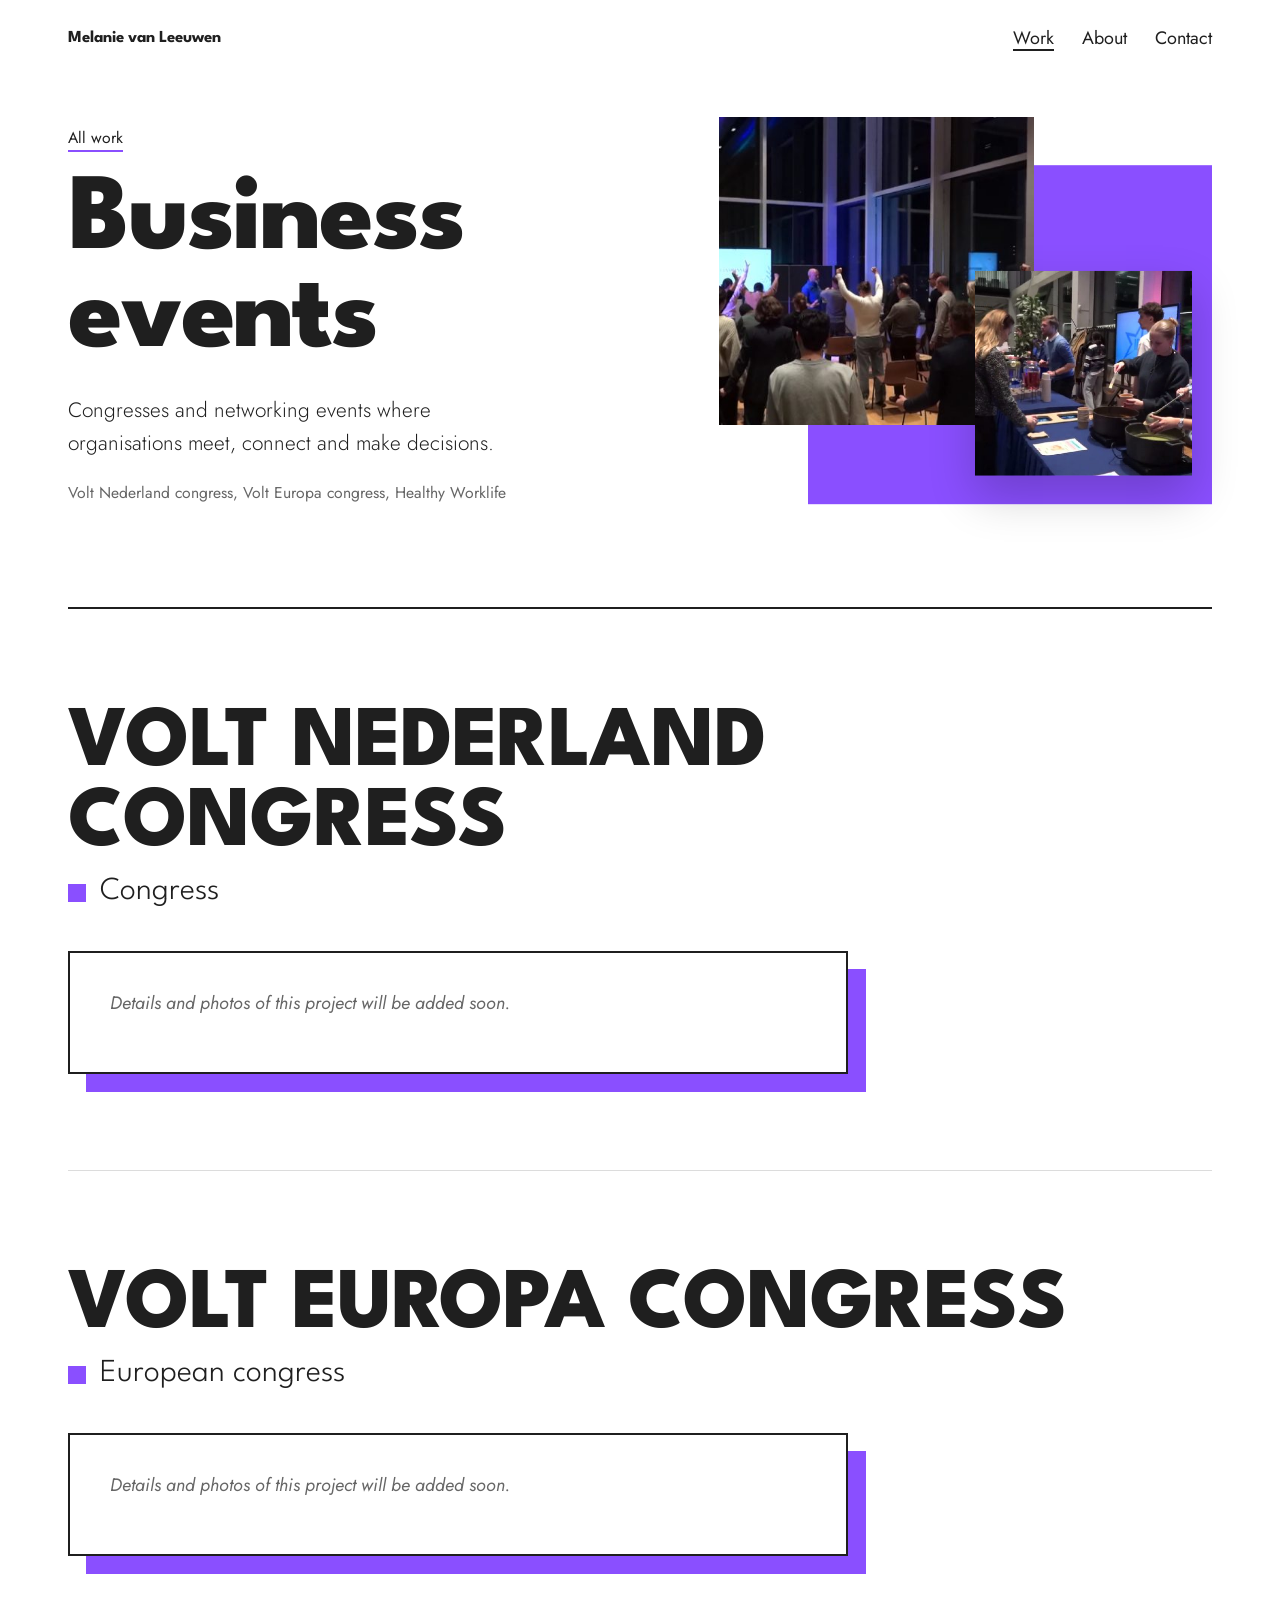
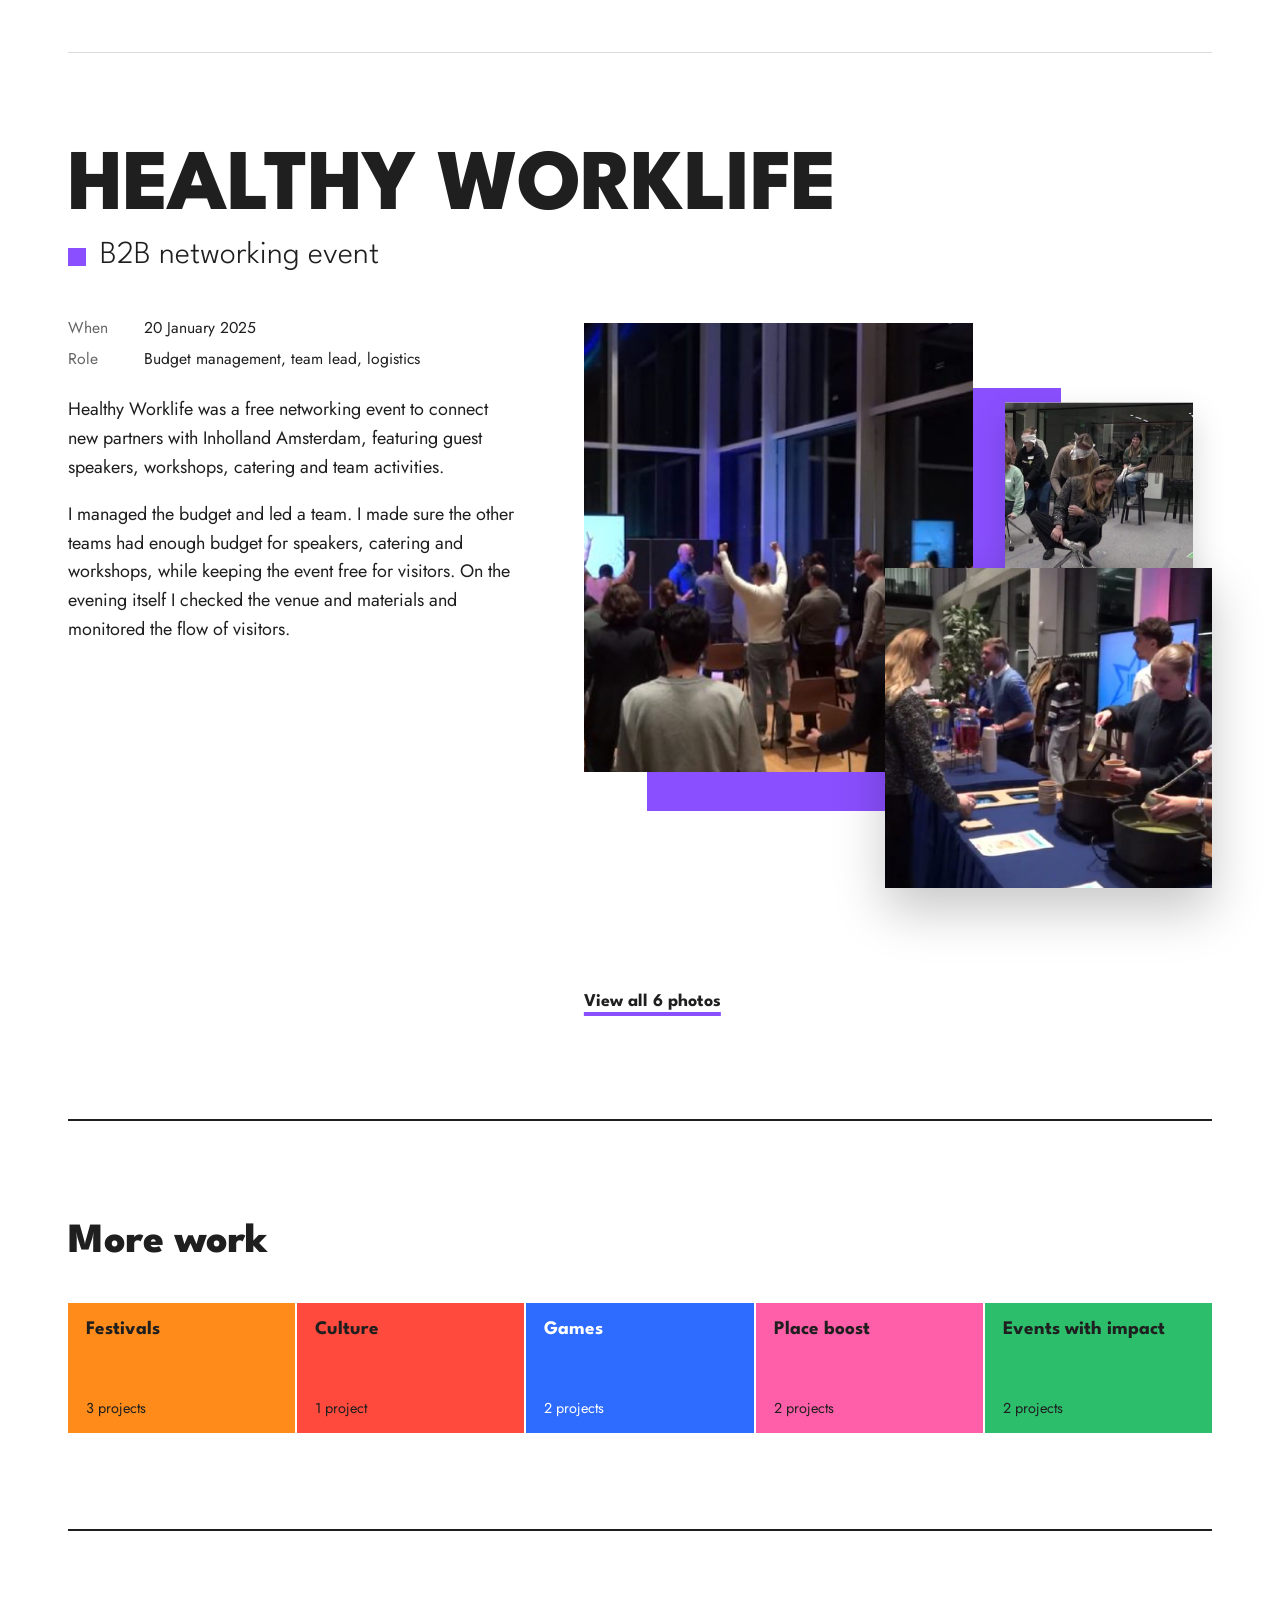
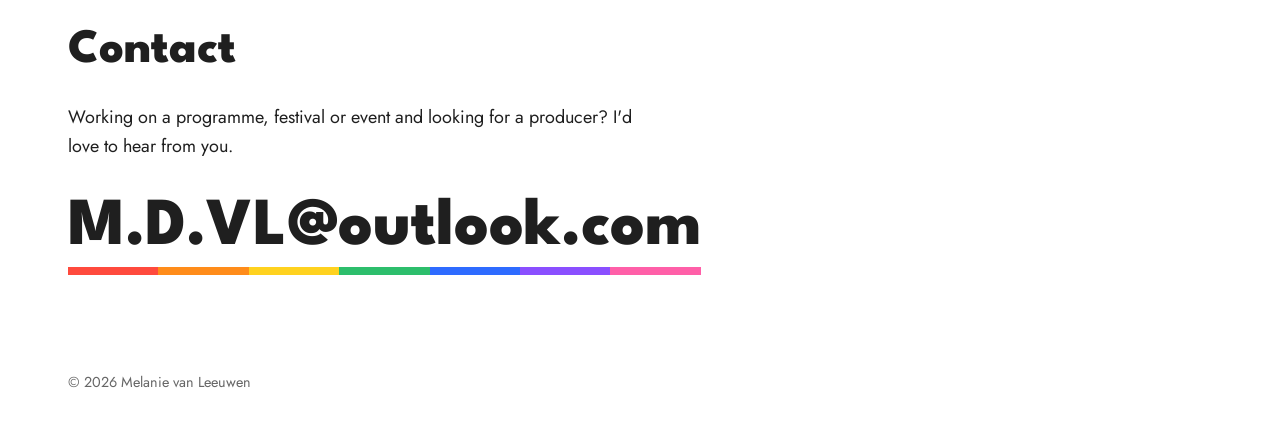
==== business.html @ 516b6dc7 "Add files via upload" ====
<!doctype html>
<html lang="en">
<head>
<meta charset="utf-8">
<meta name="viewport" content="width=device-width, initial-scale=1">
<title>Business events · Melanie van Leeuwen</title>
<meta name="description" content="Business events produced by Melanie van Leeuwen: Volt Nederland congress, Volt Europa congress, Healthy Worklife.">
<link rel="preconnect" href="https://fonts.googleapis.com">
<link rel="preconnect" href="https://fonts.gstatic.com" crossorigin>
<link href="https://fonts.googleapis.com/css2?family=League+Spartan:wght@300;400;700;800&family=Jost:wght@300;400;500&display=swap" rel="stylesheet">
<link rel="stylesheet" href="styles.css">
</head>
<body>
<div class="wrap">
  <nav class="nav" aria-label="Main">
    <a class="mark" href="index.html">Melanie van Leeuwen</a>
    <ul>
      <li><a href="index.html#work" aria-current="page">Work</a></li>
      <li><a href="index.html#about">About</a></li>
      <li><a href="#contact">Contact</a></li>
    </ul>
  </nav>

  <header class="page-head" style="--c:var(--purple)">
    <div>
      <a class="crumb" href="index.html#work">All work</a>
      <h1>Business events</h1>
      <p class="lead">Congresses and networking events where organisations meet, connect and make decisions.</p>
      <p class="count">Volt Nederland congress, Volt Europa congress, Healthy Worklife</p>
    </div>
    <div class="head-art" aria-hidden="true">
      <span class="block" data-speed="0.05"></span>
      <span class="ph a"><img src="images/healthy-5.jpg" alt=""></span>
      <span class="ph b" data-speed="0.09"><img src="images/healthy-2.jpg" alt=""></span>
    </div>
  </header>

  <main style="--c:var(--purple)">

    <!-- TODO Volt Nederland congress: date, location, number of attendees, your role, what you did, photos -->
    <article class="project" id="voltnl">
      <header>
        <h2>Volt Nederland congress</h2>
        <p class="sub">Congress</p>
      </header>
      <div class="note"><div class="inner">
          <div class="copy">
          <p class="soon">Details and photos of this project will be added soon.</p>
          </div>
      </div></div>
    </article>

    <!-- TODO Volt Europa congress: date, location, number of attendees, your role, what you did, photos -->
    <article class="project" id="volteu">
      <header>
        <h2>Volt Europa congress</h2>
        <p class="sub">European congress</p>
      </header>
      <div class="note"><div class="inner">
          <div class="copy">
          <p class="soon">Details and photos of this project will be added soon.</p>
          </div>
      </div></div>
    </article>

    <article class="project" id="healthy">
      <header>
        <h2>Healthy Worklife</h2>
        <p class="sub">B2B networking event</p>
      </header>
      <div class="body">
        <div class="copy">
          <dl class="facts"><div><dt>When</dt><dd>20 January 2025</dd></div><div><dt>Role</dt><dd>Budget management, team lead, logistics</dd></div></dl>
          <p>Healthy Worklife was a free networking event to connect new partners with Inholland Amsterdam, featuring guest speakers, workshops, catering and team activities.</p>
          <p>I managed the budget and led a team. I made sure the other teams had enough budget for speakers, catering and workshops, while keeping the event free for visitors. On the evening itself I checked the venue and materials and monitored the flow of visitors.</p>
        </div>
        <div>
          <div class="stage v-a" data-gallery>
            <span class="block" data-speed="0.04"></span>
            <button class="p1"><img src="images/healthy-5.jpg" alt="Audience cheering during the plenary programme" loading="lazy"></button>
            <button class="p2" data-speed="0.08"><img src="images/healthy-2.jpg" alt="Catering stand serving soup" loading="lazy"></button>
            <button class="p3" data-speed="-0.05"><img src="images/healthy-6.jpg" alt="Office chair race game" loading="lazy"></button>
            <button class="more"><img src="images/healthy-4.jpg" alt="Guests networking at tables" loading="lazy"></button>
            <button class="more"><img src="images/healthy-1.jpg" alt="Balloon decorations at the entrance" loading="lazy"></button>
            <button class="more"><img src="images/healthy-3.jpg" alt="Guests playing a throwing game" loading="lazy"></button>
          </div>
          <button class="all" type="button">View all photos</button>
        </div>
      </div>
    </article>
  </main>

  <section class="more-work">
    <h2>More work</h2>
    <ul class="minis">
      <li style="--c:var(--orange)"><a href="festivals.html">Festivals <span>3 projects</span></a></li>
      <li style="--c:var(--red)"><a href="culture.html">Culture <span>1 project</span></a></li>
      <li style="--c:var(--blue)" class="on-dark"><a href="games.html">Games <span>2 projects</span></a></li>
      <li style="--c:var(--pink)"><a href="place-boost.html">Place boost <span>2 projects</span></a></li>
      <li style="--c:var(--green)"><a href="impact.html">Events with impact <span>2 projects</span></a></li>
    </ul>
  </section>

  <section class="contact" id="contact">
    <h2 class="section">Contact</h2>
    <p>Working on a programme, festival or event and looking for a producer? I'd love to hear from you.</p>
    <a class="mail" href="mailto:M.D.VL@outlook.com">M.D.VL@outlook.com</a>
  </section>

  <footer>© 2026 Melanie van Leeuwen</footer>
</div>

<dialog id="lightbox" aria-label="Photo viewer">
  <div class="lb">
    <img alt="">
    <button class="close" type="button">Close</button>
    <button class="prev" type="button" aria-label="Previous photo">‹</button>
    <button class="next" type="button" aria-label="Next photo">›</button>
    <p class="count"></p>
  </div>
</dialog>
<script src="main.js"></script>
</body>
</html>
---- styles.css ----
:root{
  --paper:#ffffff;
  --ink:#1f1f1f;
  --muted:#666666;
  --rule:#dcdcdc;
  --red:#ff4a3d;
  --orange:#ff8c1a;
  --yellow:#ffd21f;
  --green:#2dbe6c;
  --blue:#2e6bff;
  --purple:#8a4fff;
  --pink:#ff5fa8;
  --cyan:#19c3e6;
  --display:"League Spartan", "Helvetica Neue", Arial, sans-serif;
  --text:"Jost", "Helvetica Neue", Arial, sans-serif;
  --gutter:clamp(16px, 4vw, 48px);
  --max:1240px;
}
*{box-sizing:border-box}
html{scroll-behavior:smooth}
@media (prefers-reduced-motion: reduce){html{scroll-behavior:auto}}
body{margin:0;background:var(--paper);color:var(--ink);font-family:var(--text);font-size:18px;line-height:1.6;-webkit-font-smoothing:antialiased;overflow-x:hidden}
img{display:block;max-width:100%}
h1,h2,h3,h4{overflow-wrap:break-word}
a{color:inherit}
:focus-visible{outline:3px solid var(--blue);outline-offset:3px}
.wrap{max-width:var(--max);margin:0 auto;padding:0 var(--gutter)}

/* nav */
.nav{display:flex;justify-content:space-between;align-items:center;padding:24px 0}
.nav .mark{font-family:var(--display);font-weight:700;font-size:1.05rem;text-decoration:none}
.nav ul{list-style:none;display:flex;gap:28px;margin:0;padding:0}
.nav ul a{text-decoration:none}
.nav ul a:hover,.nav ul a[aria-current]{text-decoration:underline;text-decoration-thickness:2px;text-underline-offset:5px}

/* buttons */
.actions{display:flex;flex-wrap:wrap;gap:14px}
.btn{display:inline-block;font-family:var(--display);font-weight:700;font-size:1rem;padding:14px 22px 11px;border:2px solid var(--ink);text-decoration:none;background:var(--paper);transition:background-color .15s}
.btn.solid{background:var(--ink);color:var(--paper)}
.btn:hover{background:var(--yellow);color:var(--ink)}

/* home hero */
.hero{display:grid;grid-template-columns:1.15fr .85fr;gap:var(--gutter);align-items:center;padding:48px 0 120px}
.hero h1{font-family:var(--display);font-weight:800;font-size:clamp(3.2rem,9vw,7.6rem);line-height:.88;letter-spacing:-.02em;margin:0 0 32px}
.hero h1 span{display:block;font-weight:300}
.hero .lead{font-size:clamp(1.15rem,1.8vw,1.35rem);font-weight:300;max-width:34ch;margin:0 0 32px}
.portrait{position:relative;aspect-ratio:4/5;margin:0 9% 9% 0}
.portrait .plane{position:absolute;inset:0}
.portrait .p-pink{background:var(--pink);transform:translate(9%,7%)}
.portrait .p-yellow{background:var(--yellow);transform:translate(-7%,-5%);inset:0 35% 40% 0}
.portrait .p-blue{background:var(--blue);inset:62% 0 -9% 55%;transform:translate(16%,0)}
.portrait img{position:relative;width:100%;height:100%;object-fit:cover;filter:grayscale(1)}

/* about */
.about{display:grid;grid-template-columns:.8fr 1.2fr;gap:var(--gutter);padding:96px 0;border-top:2px solid var(--ink)}
.about .crowd{position:relative;align-self:start}
.about .crowd::before{content:"";position:absolute;inset:12% -8% -8% 12%;background:var(--green)}
.about .crowd img{position:relative;width:100%;aspect-ratio:4/5;object-fit:cover;object-position:50% 30%;filter:grayscale(1)}
h2.section{font-family:var(--display);font-weight:800;font-size:clamp(2rem,4vw,3rem);line-height:1;margin:0 0 28px}
.about p{max-width:60ch;margin:0 0 20px}
.skills{list-style:none;padding:0;margin:36px 0 0;display:grid;grid-template-columns:repeat(2,minmax(0,1fr));gap:0 32px;max-width:60ch}
.skills li{padding:12px 0;border-top:1px solid var(--rule);font-weight:500}

/* home: category tiles */
.work{padding:96px 0 120px;border-top:2px solid var(--ink)}
.work > p{max-width:56ch;margin:-12px 0 56px;color:var(--muted)}
.cats{list-style:none;margin:0;padding:0;display:grid;grid-template-columns:repeat(6,minmax(0,1fr));gap:56px 40px}
.cats li{grid-column:span 2}
.cat{position:relative;display:block;text-decoration:none;color:var(--ink);padding:72px 0 0 0}
.cat .tile{position:relative;display:flex;flex-direction:column;justify-content:flex-end;min-height:340px;padding:24px 26px;background:var(--c);margin:0}
.cat .photo{position:absolute;top:0;right:22px;width:46%;aspect-ratio:4/3;z-index:2;box-shadow:0 20px 44px rgba(0,0,0,.22);overflow:hidden}
.cat .photo img{width:100%;height:100%;object-fit:cover}
.cat h3{font-family:var(--display);font-weight:800;font-size:clamp(1.7rem,2.8vw,2.5rem);line-height:.95;margin:0 0 12px;overflow-wrap:normal}
.cat ul{list-style:none;margin:0;padding:0;font-size:.95rem;line-height:1.45}
.cat .go{display:inline-block;align-self:flex-start;margin-top:16px;font-family:var(--display);font-weight:700;border-bottom:2px solid currentColor}
.cat.on-dark .tile{color:#fff}
.cat{transition:transform .25s ease}
.cat:hover,.cat:focus-visible{transform:scale(1.04);z-index:3}
.cat .go{transition:transform .2s ease;transform-origin:left center}
.cat .go:hover{transform:scale(1.18)}

/* category page header */
.page-head{display:grid;grid-template-columns:1.1fr .9fr;gap:var(--gutter);align-items:center;padding:40px 0 96px;border-bottom:2px solid var(--ink)}
.crumb{display:inline-block;margin-bottom:22px;font-size:.98rem;text-decoration:none;border-bottom:2px solid var(--c)}
.page-head h1{font-family:var(--display);font-weight:800;font-size:clamp(3rem,8.5vw,7rem);line-height:.9;letter-spacing:-.02em;margin:0 0 24px}
.page-head .lead{font-size:clamp(1.1rem,1.7vw,1.3rem);font-weight:300;max-width:38ch;margin:0}
.page-head .count{margin:20px 0 0;color:var(--muted);font-size:.98rem}
.head-art{position:relative;aspect-ratio:5/4}
.head-art .block{position:absolute;inset:14% 0 0 18%;background:var(--c)}
.head-art .ph{position:absolute;overflow:hidden;box-shadow:0 20px 44px rgba(0,0,0,.2)}
.head-art .ph img{width:100%;height:100%;object-fit:cover}
.head-art .a{left:0;top:0;width:64%;height:78%;box-shadow:none}
.head-art .b{right:4%;bottom:6%;width:44%;height:52%}

/* projects */
.project{padding:96px 0;border-bottom:1px solid var(--rule)}
.project:last-of-type{border-bottom:0}
.project header{margin-bottom:40px}
.project h2{font-family:var(--display);font-weight:800;text-transform:uppercase;font-size:clamp(2.3rem,7vw,5.4rem);line-height:.92;letter-spacing:-.01em;margin:0}
.project .sub{font-family:var(--display);font-weight:300;font-size:clamp(1.3rem,2.6vw,2rem);line-height:1.15;margin:10px 0 0;display:flex;align-items:center;gap:14px}
.project .sub::before{content:"";flex:none;width:18px;height:18px;background:var(--c)}
.project .body{display:grid;grid-template-columns:minmax(0,5fr) minmax(0,7fr);gap:calc(var(--gutter) * 1.4);align-items:start}
.facts{margin:0 0 24px;padding:0;display:grid;gap:6px}
.facts div{display:flex;gap:10px;font-size:.98rem}
.facts dt{color:var(--muted);min-width:4.2em}
.facts dd{margin:0}
.copy p{margin:0 0 18px;max-width:60ch}
.copy .soon{color:var(--muted);font-style:italic}

/* layered collage */
.stage{position:relative;aspect-ratio:1/1.02;margin:8px 0 0}
.stage .block{position:absolute;background:var(--c)}
.stage button{all:unset;position:absolute;cursor:zoom-in;overflow:hidden;background:#eee}
.stage button:focus-visible{outline:3px solid var(--ink);outline-offset:3px}
.stage img{width:100%;height:100%;object-fit:cover;transition:transform .4s ease}
.stage button:hover img{transform:scale(1.03)}
.stage .more{display:none}
.stage .p1{z-index:1}
.stage .p2{z-index:3;box-shadow:0 22px 48px rgba(0,0,0,.22)}
.stage .p3{z-index:2;box-shadow:0 14px 32px rgba(0,0,0,.16)}
.v-a .block{left:10%;top:16%;width:66%;height:66%}
.v-a .p1{left:0;top:0;width:62%;height:70%}
.v-a .p2{right:0;bottom:0;width:52%;height:50%}
.v-a .p3{right:3%;top:5%;width:30%;height:33%}
.v-b .block{right:10%;top:16%;width:66%;height:66%}
.v-b .p1{right:0;top:0;width:62%;height:70%}
.v-b .p2{left:0;bottom:0;width:52%;height:50%}
.v-b .p3{left:3%;top:5%;width:30%;height:33%}
.all{margin-top:18px;background:none;border:0;padding:6px 0;font:inherit;font-family:var(--display);font-weight:700;cursor:pointer;color:var(--ink);text-decoration:underline;text-decoration-color:var(--c);text-decoration-thickness:4px;text-underline-offset:6px;transition:transform .2s ease;transform-origin:left center}
.all:hover{transform:scale(1.12)}

/* text-only project */
.note{position:relative;max-width:780px}
.note::before{content:"";position:absolute;inset:18px -18px -18px 18px;background:var(--c)}
.note .inner{position:relative;background:var(--paper);border:2px solid var(--ink);padding:36px 40px}

/* more work strip on category pages */
.more-work{padding:88px 0 96px;border-top:2px solid var(--ink)}
.more-work h2{font-family:var(--display);font-weight:800;font-size:clamp(1.8rem,3.4vw,2.6rem);margin:0 0 28px}
.minis{list-style:none;margin:0;padding:0;display:grid;grid-template-columns:repeat(5,minmax(0,1fr));gap:2px}
.minis li{display:flex}
.minis a{flex:1;display:flex;flex-direction:column;justify-content:space-between;gap:28px;min-height:130px;padding:16px 18px;background:var(--c);color:var(--ink);text-decoration:none;font-family:var(--display);font-weight:700;font-size:1.2rem;line-height:1.1;transition:transform .15s}
.minis a span{font-family:var(--text);font-weight:400;font-size:.9rem}
.minis a{position:relative}
.minis a:hover,.minis a:focus-visible{transform:scale(1.06);z-index:2}
.minis .on-dark a{color:#fff}

/* contact */
.contact{border-top:2px solid var(--ink);padding:96px 0 64px}
.contact p{max-width:52ch;margin:0 0 32px}
.contact a.mail{font-family:var(--display);font-weight:800;font-size:clamp(1.7rem,5.5vw,4.2rem);line-height:1.05;text-decoration:none;word-break:break-word;display:inline-block;padding-bottom:12px;
  background:linear-gradient(90deg,var(--red) 0 14.28%,var(--orange) 0 28.56%,var(--yellow) 0 42.84%,var(--green) 0 57.12%,var(--blue) 0 71.4%,var(--purple) 0 85.68%,var(--pink) 0) left bottom/100% 8px no-repeat}
footer{padding:32px 0 48px;color:var(--muted);font-size:.9rem}

/* lightbox */
dialog{border:0;padding:0;background:transparent;max-width:none;max-height:none;width:100vw;height:100vh;margin:0}
dialog::backdrop{background:rgba(255,255,255,.96)}
.lb{width:100%;height:100%;display:flex;align-items:center;justify-content:center;padding:64px 72px}
.lb img{max-width:100%;max-height:100%;object-fit:contain;box-shadow:0 24px 60px rgba(0,0,0,.2)}
.lb button{position:absolute;background:none;border:0;color:var(--ink);font-family:var(--display);font-weight:700;font-size:1rem;cursor:pointer;padding:14px 18px}
.lb .close{top:8px;right:8px}
.lb .prev{left:4px;top:50%;transform:translateY(-50%);font-size:2.4rem}
.lb .next{right:4px;top:50%;transform:translateY(-50%);font-size:2.4rem}
.lb .count{position:absolute;bottom:14px;left:0;right:0;text-align:center;color:var(--muted);font-size:.9rem}

@media (max-width:960px){
  .cats{grid-template-columns:1fr 1fr;gap:56px 28px}
  .cats li{grid-column:span 1}
  .minis{grid-template-columns:repeat(2,minmax(0,1fr))}
}
@media (max-width:860px){
  .nav ul{gap:18px}
  .hero{grid-template-columns:1fr;padding:24px 0 96px}
  .portrait{max-width:400px;width:82%;margin:40px auto 9% 4%}
  .about{grid-template-columns:1fr;padding:72px 0}
  .about .crowd{display:none}
  .page-head{grid-template-columns:1fr;padding:24px 0 72px}
  .head-art{max-width:520px}
  .project{padding:72px 0}
  .project .body{grid-template-columns:1fr}
  .skills{grid-template-columns:1fr}
  .note{margin-right:14px}
  .note::before{inset:14px -14px -14px 14px}
  .note .inner{padding:28px 24px}
  .lb{padding:56px 8px}
}
@media (max-width:640px){
  .cats{grid-template-columns:1fr}
  .cat{padding-top:56px}
  .cat .tile{min-height:230px}
  .cat .photo{width:42%;right:16px}
}
@media (max-width:420px){
  .nav .mark{font-size:.95rem}
  .nav ul{gap:14px}
  .minis a{min-height:100px;font-size:1.05rem}
}
@media (prefers-reduced-motion: reduce){
  .stage img,.minis a,.btn,.cat,.cat .go,.all{transition:none}
  .cat:hover,.cat:focus-visible,.minis a:hover,.cat .go:hover,.all:hover{transform:none}
}

/* categories without photos yet: colour planes instead */
.cat .photo.planes{background:var(--yellow);box-shadow:none}
.cat .photo.planes span{position:absolute;inset:38% -14% -20% 30%;background:var(--pink)}
.head-art.planes .block{inset:12% 6% 4% 14%}
.head-art.planes .pl{position:absolute}
.head-art.planes .y{left:0;top:0;width:46%;height:52%;background:var(--yellow)}
.head-art.planes .k{right:0;bottom:0;width:34%;height:40%;background:var(--pink)}
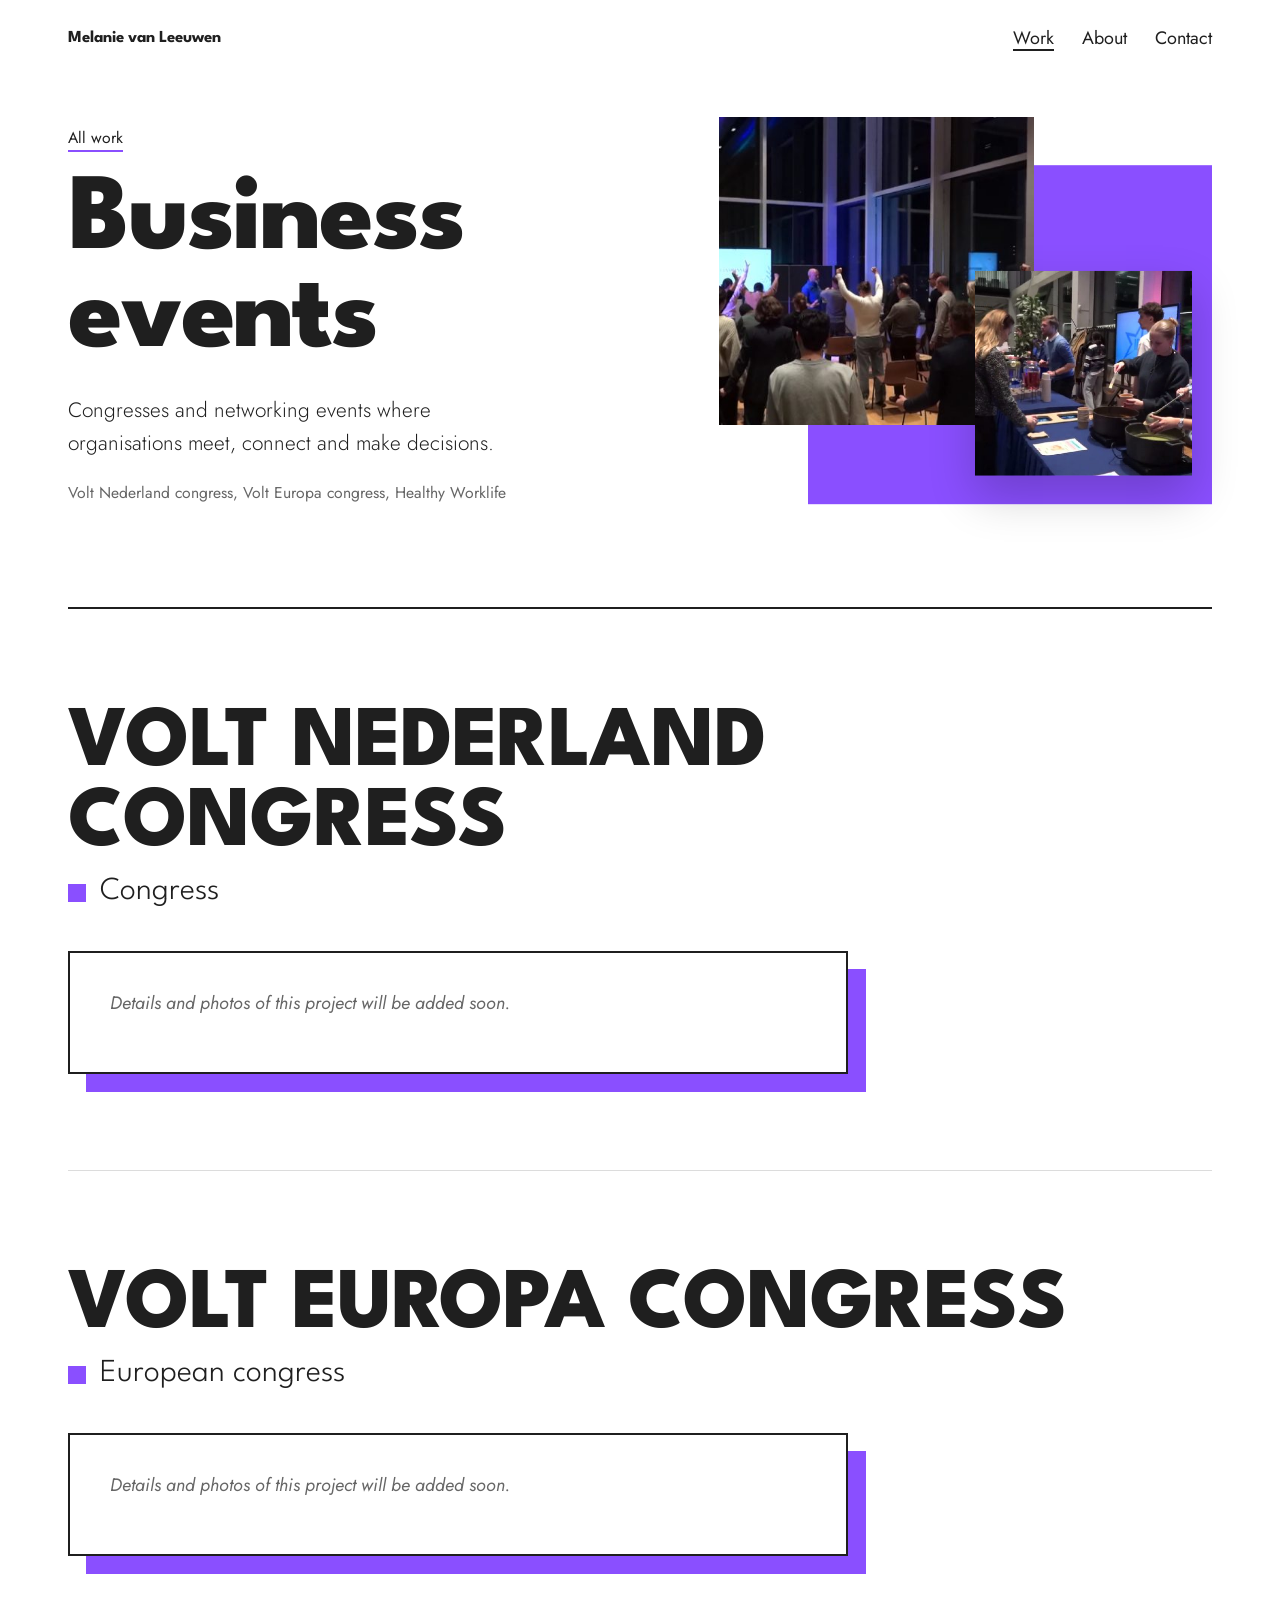
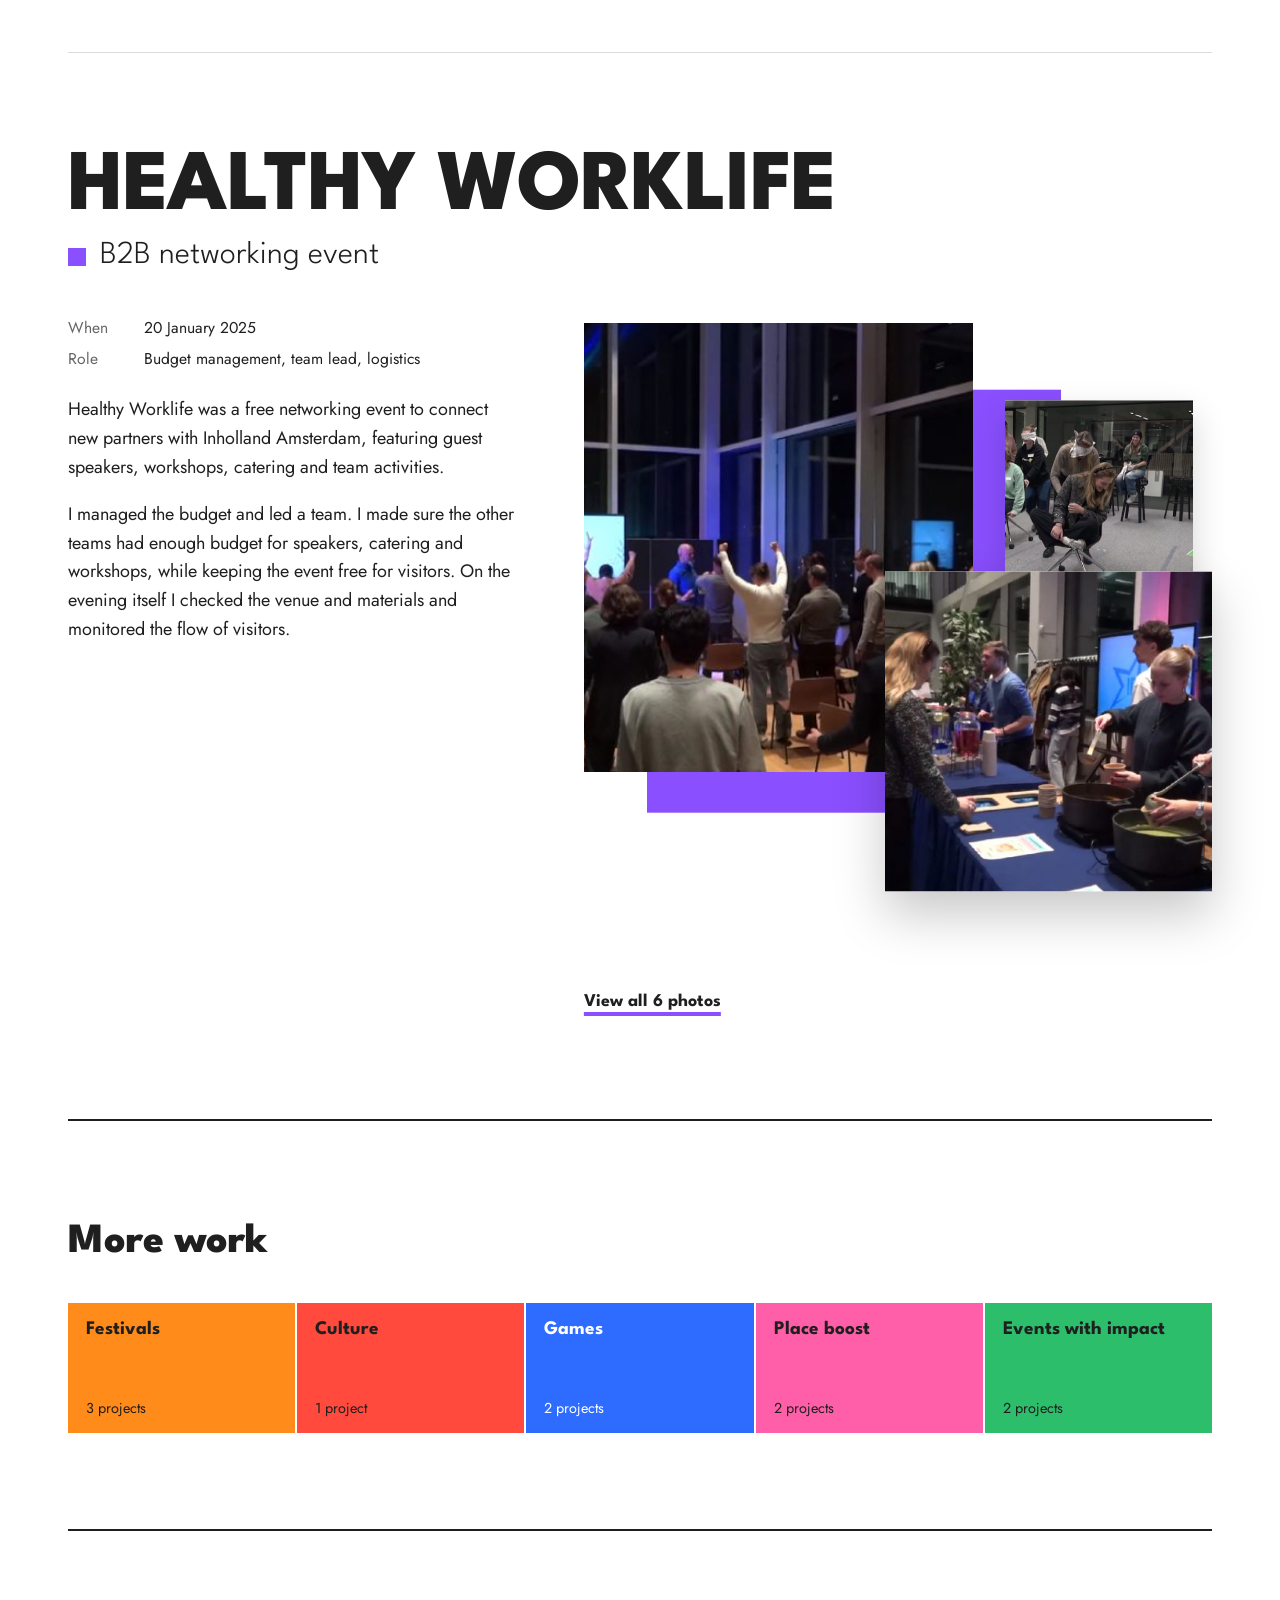
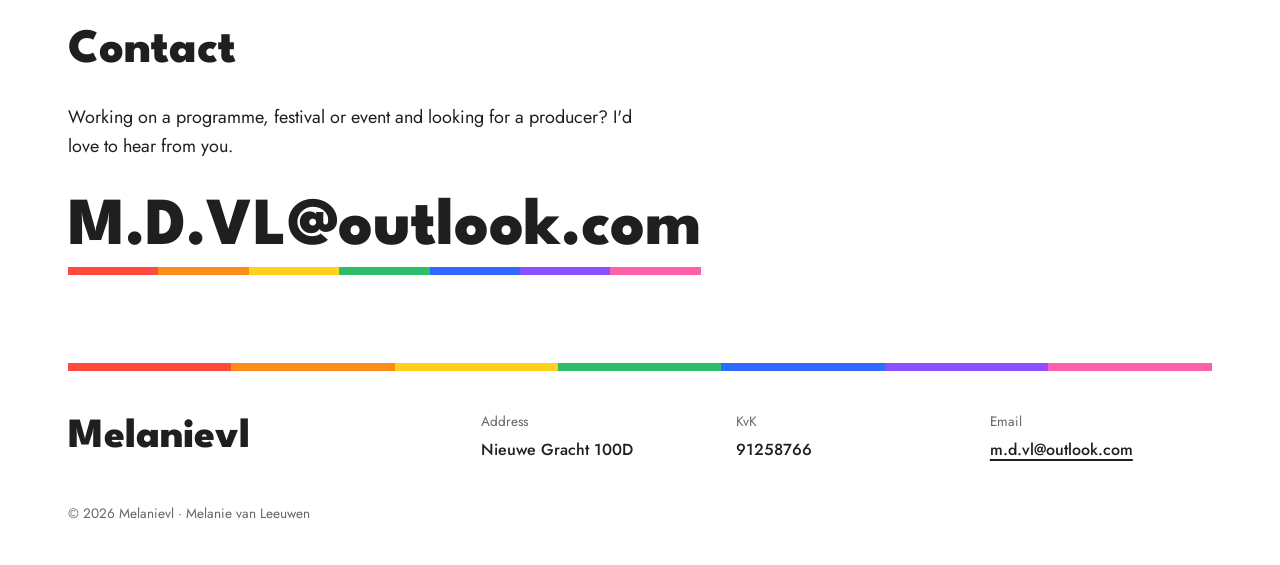
==== commit 8fe6748d: "Add files via upload" ====
--- a/business.html
+++ b/business.html
@@ -107,7 +107,15 @@
     <a class="mail" href="mailto:M.D.VL@outlook.com">M.D.VL@outlook.com</a>
   </section>
 
-  <footer>© 2026 Melanie van Leeuwen</footer>
+  <footer class="site-foot">
+    <p class="biz">Melanievl</p>
+    <dl class="biz-info">
+      <div><dt>Address</dt><dd>Nieuwe Gracht 100D</dd></div>
+      <div><dt>KvK</dt><dd>91258766</dd></div>
+      <div><dt>Email</dt><dd><a href="mailto:m.d.vl@outlook.com">m.d.vl@outlook.com</a></dd></div>
+    </dl>
+    <p class="legal">© 2026 Melanievl · Melanie van Leeuwen</p>
+  </footer>
 </div>
 
 <dialog id="lightbox" aria-label="Photo viewer">
--- a/styles.css
+++ b/styles.css
@@ -112,8 +112,11 @@
 .stage .block{position:absolute;background:var(--c)}
 .stage button{all:unset;position:absolute;cursor:zoom-in;overflow:hidden;background:#eee}
 .stage button:focus-visible{outline:3px solid var(--ink);outline-offset:3px}
-.stage img{width:100%;height:100%;object-fit:cover;transition:transform .4s ease}
-.stage button:hover img{transform:scale(1.03)}
+.stage img{width:100%;height:100%;object-fit:cover}
+.stage button{transition:scale .25s ease,box-shadow .25s ease}
+.stage button:hover,.stage button:focus-visible{scale:1.1;z-index:6;box-shadow:0 28px 60px rgba(0,0,0,.28)}
+.head-art .ph{transition:scale .25s ease}
+.head-art:hover .ph.b{scale:1.06}
 .stage .more{display:none}
 .stage .p1{z-index:1}
 .stage .p2{z-index:3;box-shadow:0 22px 48px rgba(0,0,0,.22)}
@@ -196,8 +199,9 @@
   .minis a{min-height:100px;font-size:1.05rem}
 }
 @media (prefers-reduced-motion: reduce){
-  .stage img,.minis a,.btn,.cat,.cat .go,.all{transition:none}
+  .stage button,.minis a,.btn,.cat,.cat .go,.all{transition:none}
   .cat:hover,.cat:focus-visible,.minis a:hover,.cat .go:hover,.all:hover{transform:none}
+  .stage button:hover{scale:1}
 }
 
 /* categories without photos yet: colour planes instead */
@@ -207,3 +211,19 @@
 .head-art.planes .pl{position:absolute}
 .head-art.planes .y{left:0;top:0;width:46%;height:52%;background:var(--yellow)}
 .head-art.planes .k{right:0;bottom:0;width:34%;height:40%;background:var(--pink)}
+
+/* business footer */
+.site-foot{color:var(--ink);font-size:1rem;position:relative;display:grid;grid-template-columns:1fr 2fr;gap:24px var(--gutter);align-items:start;margin-top:24px;padding:48px 0 40px;border-top:0}
+.site-foot::before{content:"";position:absolute;left:0;right:0;top:0;height:8px;
+  background:linear-gradient(90deg,var(--red) 0 14.28%,var(--orange) 0 28.56%,var(--yellow) 0 42.84%,var(--green) 0 57.12%,var(--blue) 0 71.4%,var(--purple) 0 85.68%,var(--pink) 0)}
+.site-foot .biz{font-family:var(--display);font-weight:800;font-size:clamp(1.8rem,3.4vw,2.6rem);line-height:1;margin:6px 0 0}
+.biz-info{margin:0;display:grid;grid-template-columns:repeat(3,minmax(0,1fr));gap:20px 32px}
+.biz-info dt{font-size:.85rem;color:var(--muted);margin-bottom:4px}
+.biz-info dd{margin:0;font-weight:500;overflow-wrap:anywhere}
+.biz-info a{text-decoration:underline;text-decoration-thickness:2px;text-underline-offset:4px}
+.biz-info a:hover{text-decoration-color:var(--pink)}
+.site-foot .legal{grid-column:1 / -1;margin:16px 0 0;color:var(--muted);font-size:.85rem}
+@media (max-width:760px){
+  .site-foot{grid-template-columns:1fr}
+  .biz-info{grid-template-columns:1fr}
+}
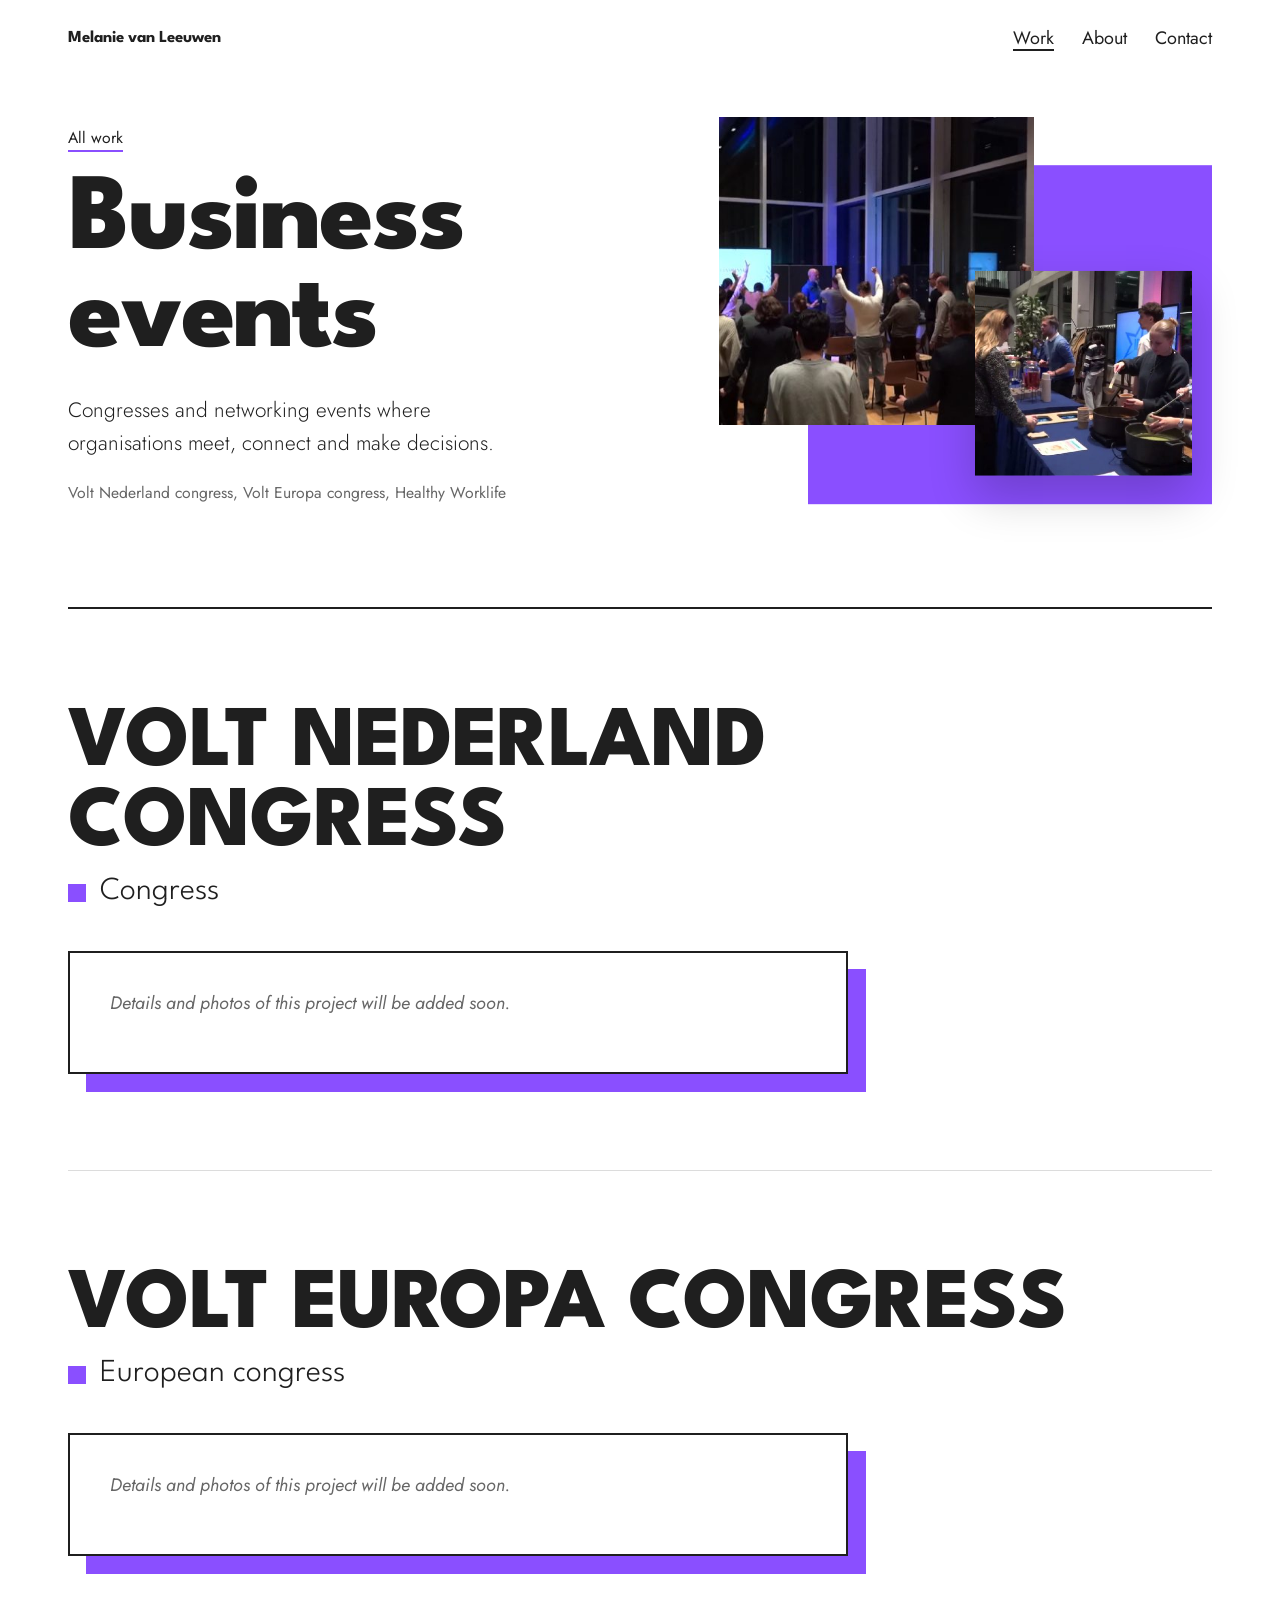
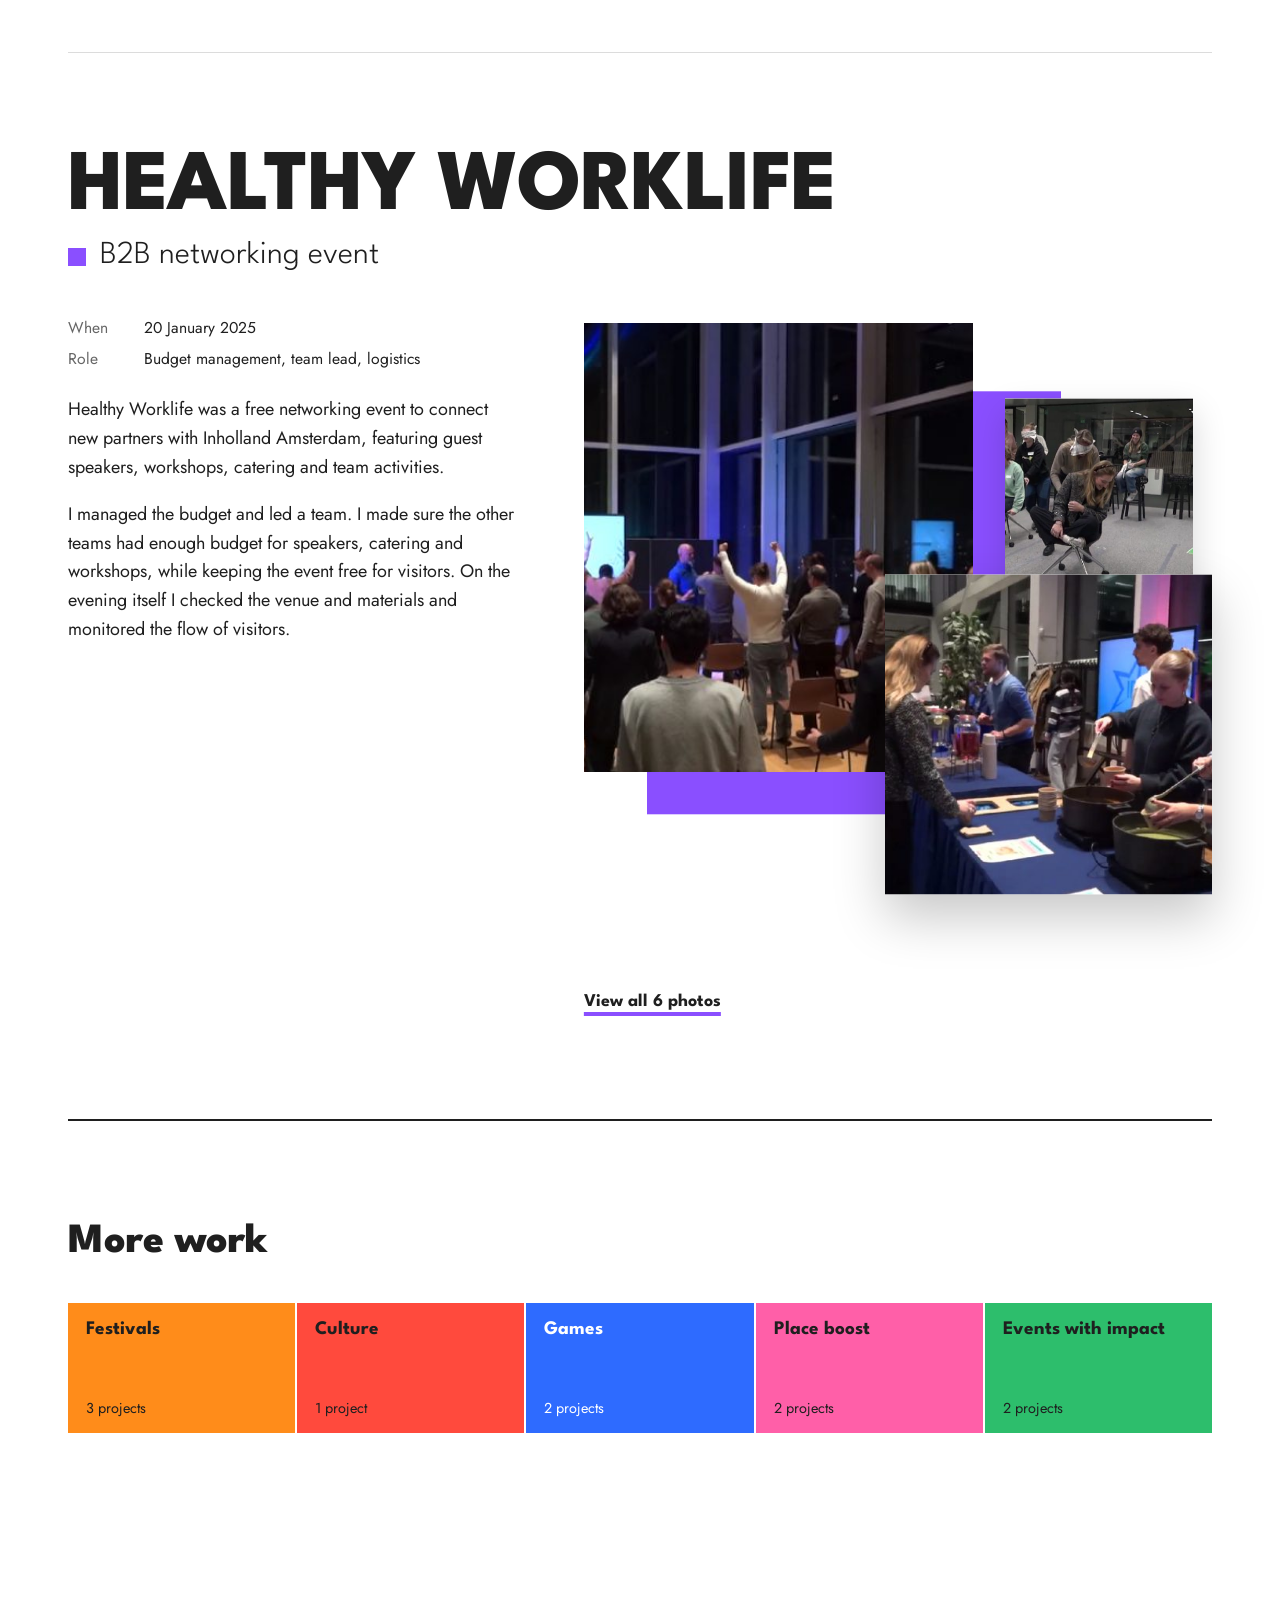
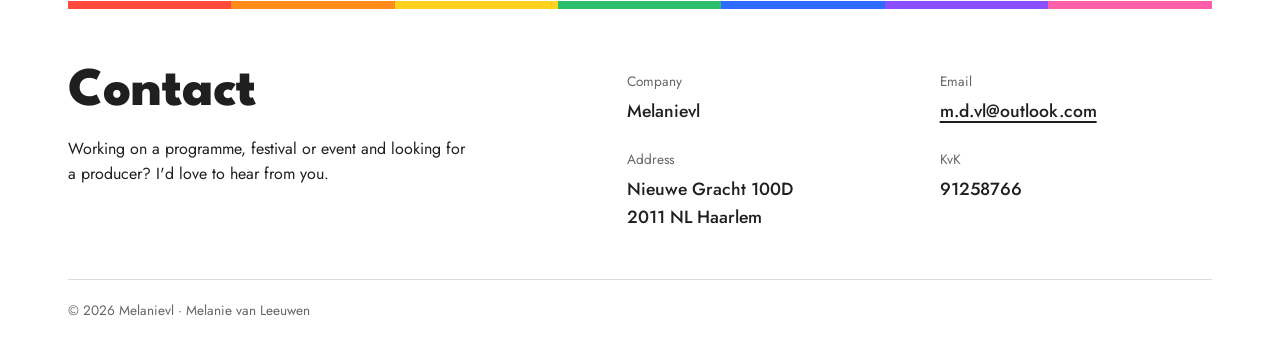
==== commit 74b0756b: "Add files via upload" ====
--- a/business.html
+++ b/business.html
@@ -8,7 +8,7 @@
 <link rel="preconnect" href="https://fonts.googleapis.com">
 <link rel="preconnect" href="https://fonts.gstatic.com" crossorigin>
 <link href="https://fonts.googleapis.com/css2?family=League+Spartan:wght@300;400;700;800&family=Jost:wght@300;400;500&display=swap" rel="stylesheet">
-<link rel="stylesheet" href="styles.css">
+<link rel="stylesheet" href="styles.css?v=2026-10-19b">
 </head>
 <body>
 <div class="wrap">
@@ -101,18 +101,16 @@
     </ul>
   </section>
 
-  <section class="contact" id="contact">
-    <h2 class="section">Contact</h2>
-    <p>Working on a programme, festival or event and looking for a producer? I'd love to hear from you.</p>
-    <a class="mail" href="mailto:M.D.VL@outlook.com">M.D.VL@outlook.com</a>
-  </section>
-
-  <footer class="site-foot">
-    <p class="biz">Melanievl</p>
+  <footer class="site-foot" id="contact">
+    <div class="foot-intro">
+      <h2>Contact</h2>
+      <p>Working on a programme, festival or event and looking for a producer? I'd love to hear from you.</p>
+    </div>
     <dl class="biz-info">
-      <div><dt>Address</dt><dd>Nieuwe Gracht 100D</dd></div>
+      <div><dt>Company</dt><dd>Melanievl</dd></div>
+      <div><dt>Email</dt><dd><a href="mailto:m.d.vl@outlook.com">m.d.vl@outlook.com</a></dd></div>
+      <div><dt>Address</dt><dd>Nieuwe Gracht 100D<br>2011 NL Haarlem</dd></div>
       <div><dt>KvK</dt><dd>91258766</dd></div>
-      <div><dt>Email</dt><dd><a href="mailto:m.d.vl@outlook.com">m.d.vl@outlook.com</a></dd></div>
     </dl>
     <p class="legal">© 2026 Melanievl · Melanie van Leeuwen</p>
   </footer>
@@ -127,6 +125,6 @@
     <p class="count"></p>
   </div>
 </dialog>
-<script src="main.js"></script>
+<script src="main.js?v=2026-10-19b"></script>
 </body>
 </html>
--- a/styles.css
+++ b/styles.css
@@ -212,18 +212,20 @@
 .head-art.planes .y{left:0;top:0;width:46%;height:52%;background:var(--yellow)}
 .head-art.planes .k{right:0;bottom:0;width:34%;height:40%;background:var(--pink)}
 
-/* business footer */
-.site-foot{color:var(--ink);font-size:1rem;position:relative;display:grid;grid-template-columns:1fr 2fr;gap:24px var(--gutter);align-items:start;margin-top:24px;padding:48px 0 40px;border-top:0}
+/* footer: contact + business details */
+.site-foot{color:var(--ink);font-size:1rem;position:relative;display:grid;grid-template-columns:minmax(0,1fr) minmax(0,1.2fr);gap:32px calc(var(--gutter) * 1.5);align-items:start;margin-top:72px;padding:64px 0 40px}
 .site-foot::before{content:"";position:absolute;left:0;right:0;top:0;height:8px;
   background:linear-gradient(90deg,var(--red) 0 14.28%,var(--orange) 0 28.56%,var(--yellow) 0 42.84%,var(--green) 0 57.12%,var(--blue) 0 71.4%,var(--purple) 0 85.68%,var(--pink) 0)}
-.site-foot .biz{font-family:var(--display);font-weight:800;font-size:clamp(1.8rem,3.4vw,2.6rem);line-height:1;margin:6px 0 0}
-.biz-info{margin:0;display:grid;grid-template-columns:repeat(3,minmax(0,1fr));gap:20px 32px}
+.foot-intro h2{font-family:var(--display);font-weight:800;font-size:clamp(2.2rem,4.5vw,3.4rem);line-height:1;margin:0 0 16px}
+.foot-intro p{margin:0;max-width:40ch}
+.biz-info{margin:6px 0 0;display:grid;grid-template-columns:repeat(2,minmax(0,1fr));gap:24px 40px}
 .biz-info dt{font-size:.85rem;color:var(--muted);margin-bottom:4px}
-.biz-info dd{margin:0;font-weight:500;overflow-wrap:anywhere}
-.biz-info a{text-decoration:underline;text-decoration-thickness:2px;text-underline-offset:4px}
-.biz-info a:hover{text-decoration-color:var(--pink)}
-.site-foot .legal{grid-column:1 / -1;margin:16px 0 0;color:var(--muted);font-size:.85rem}
+.biz-info dd{margin:0;font-weight:500;font-size:1.1rem;overflow-wrap:anywhere}
+.biz-info a{text-decoration:underline;text-decoration-thickness:2px;text-underline-offset:4px;display:inline-block;transition:transform .2s ease;transform-origin:left center}
+.biz-info a:hover{text-decoration-color:var(--pink);transform:scale(1.06)}
+.site-foot .legal{grid-column:1 / -1;margin:16px 0 0;padding-top:20px;border-top:1px solid var(--rule);color:var(--muted);font-size:.85rem}
 @media (max-width:760px){
-  .site-foot{grid-template-columns:1fr}
+  .site-foot{grid-template-columns:1fr;margin-top:48px;padding-top:48px}
   .biz-info{grid-template-columns:1fr}
 }
+@media (prefers-reduced-motion: reduce){.biz-info a{transition:none}.biz-info a:hover{transform:none}}
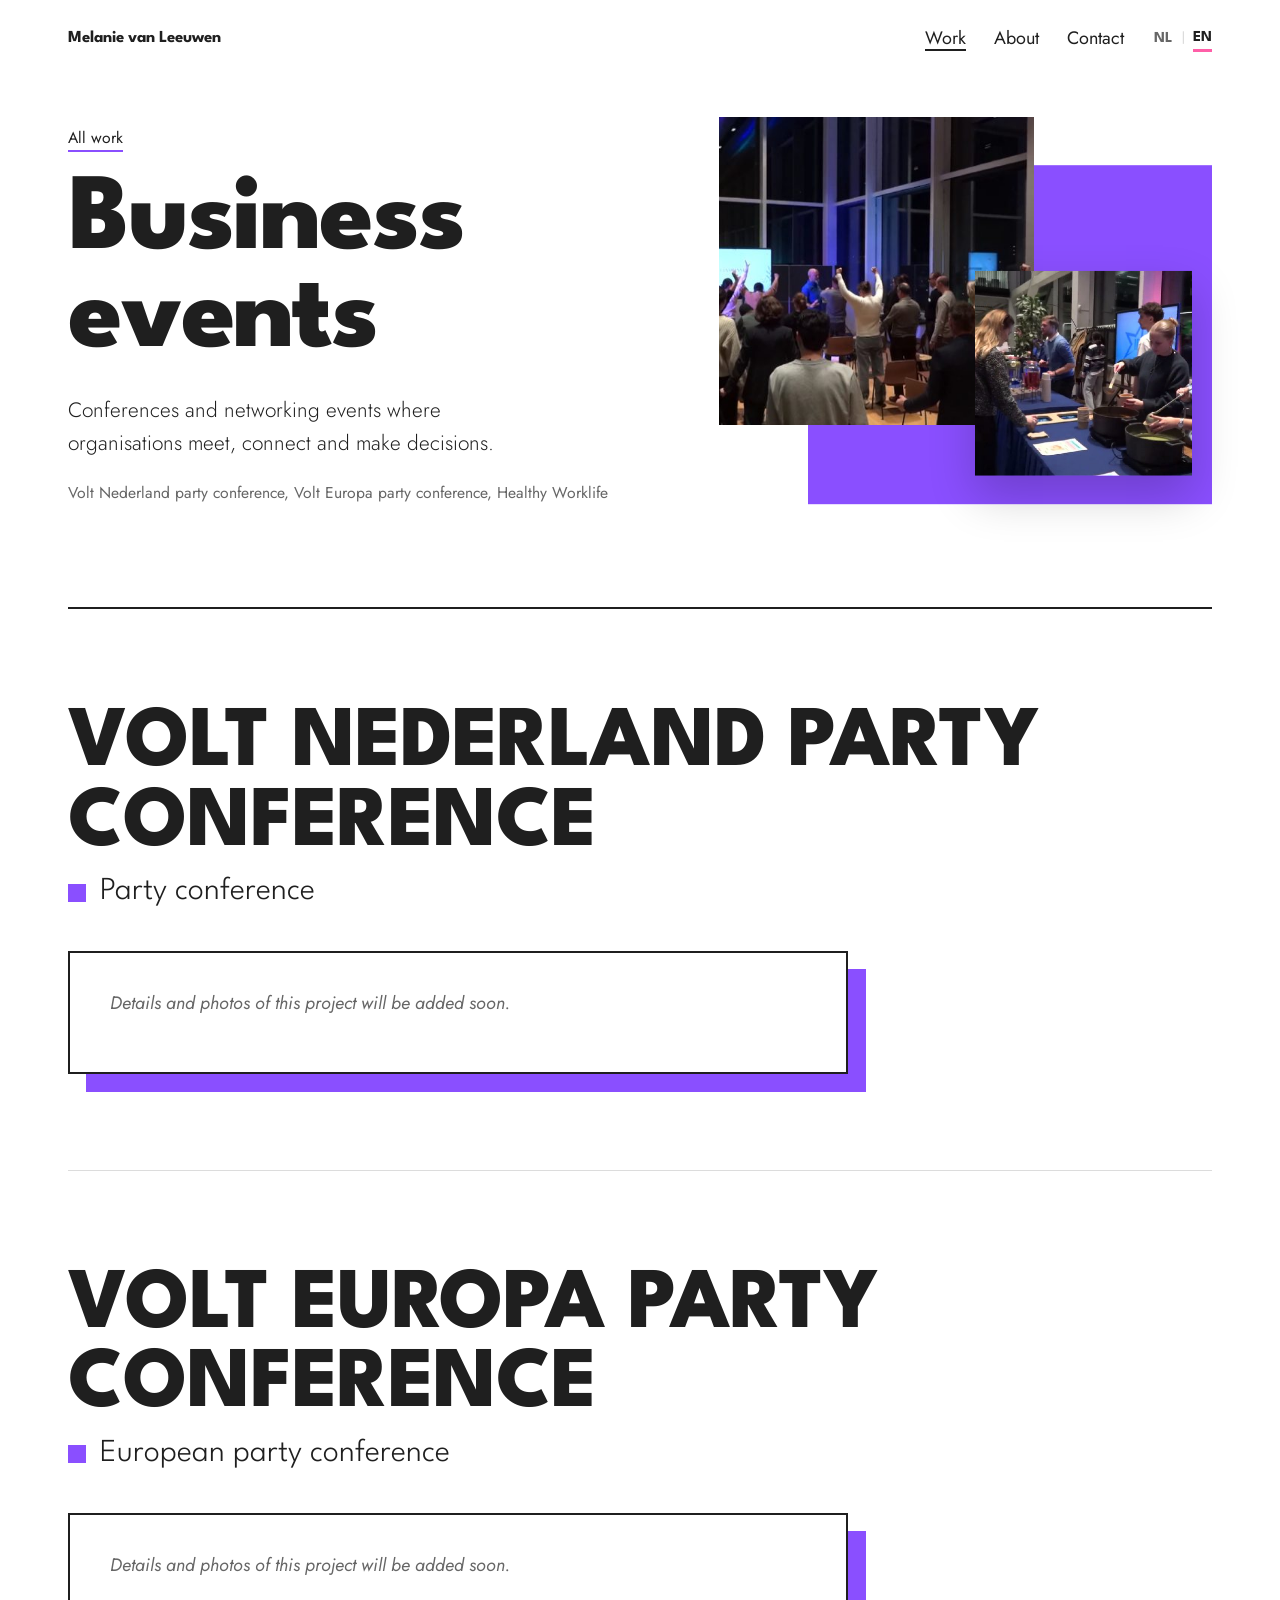
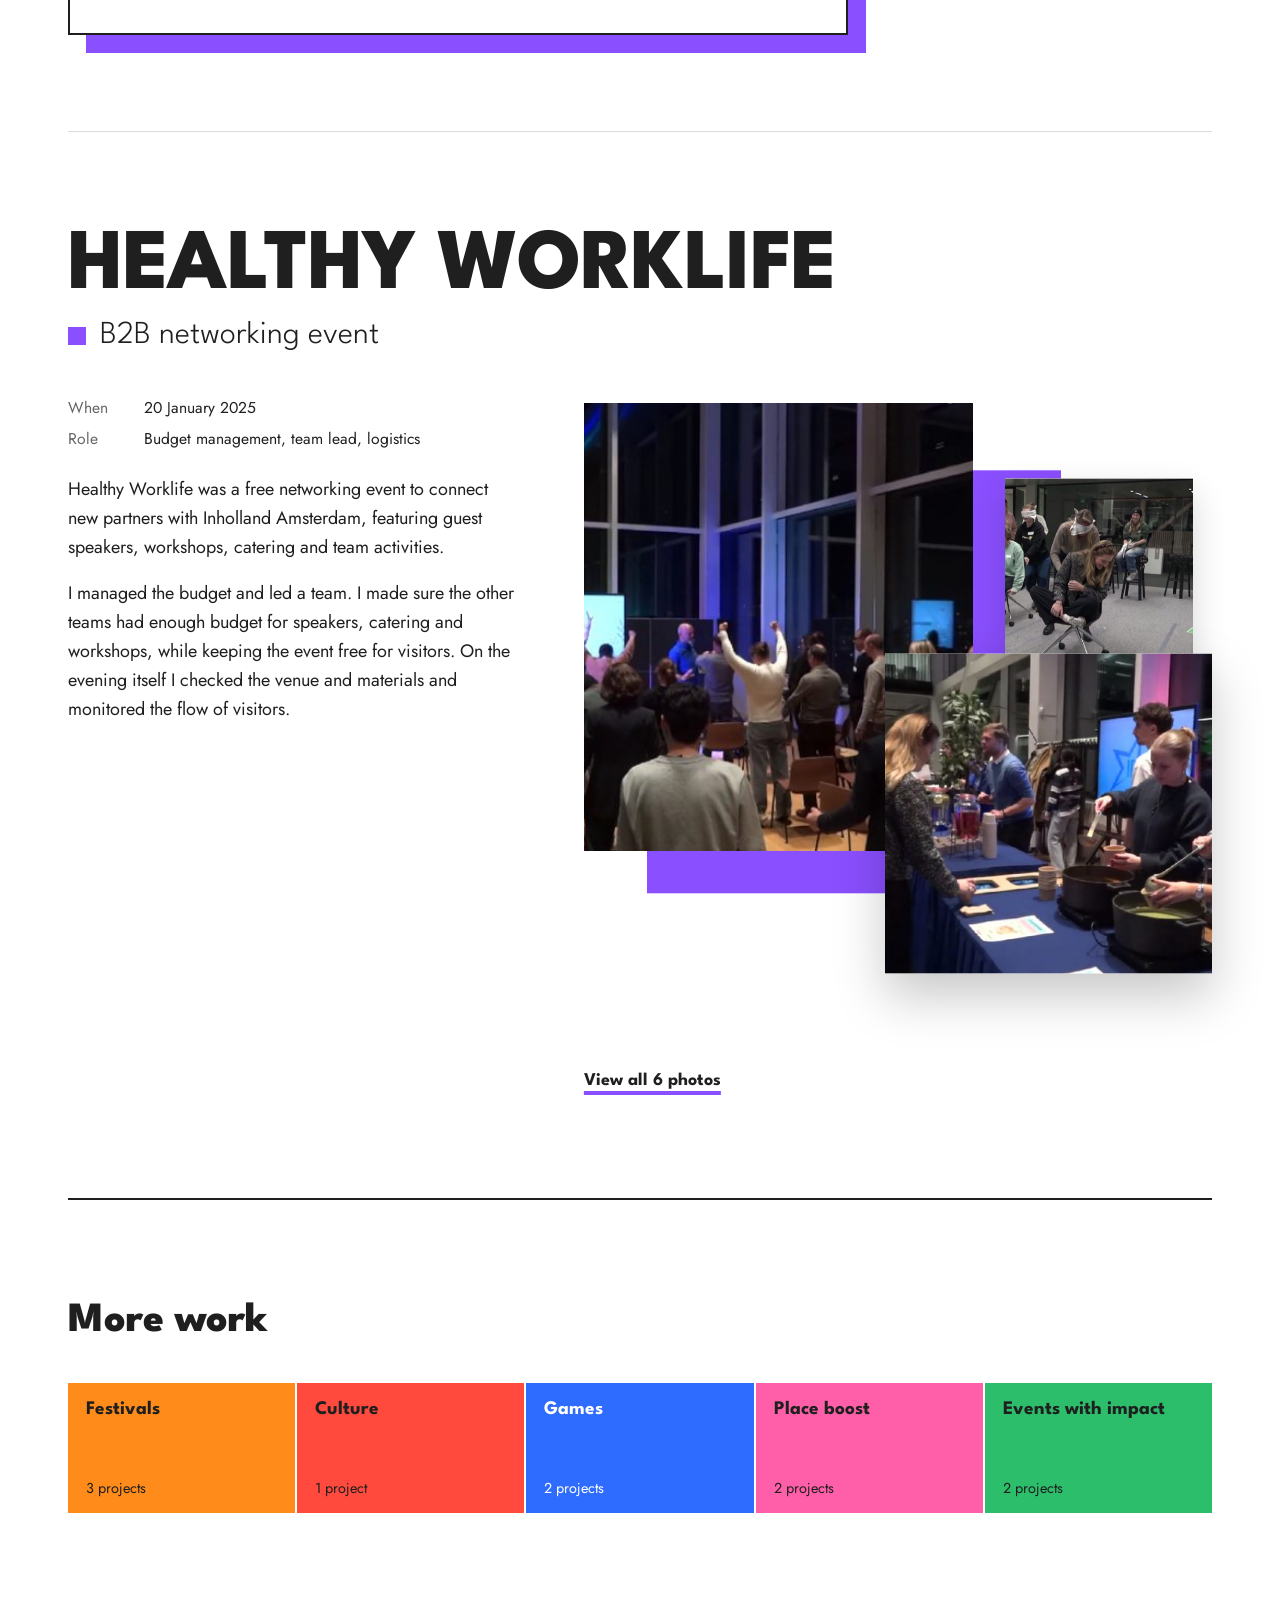
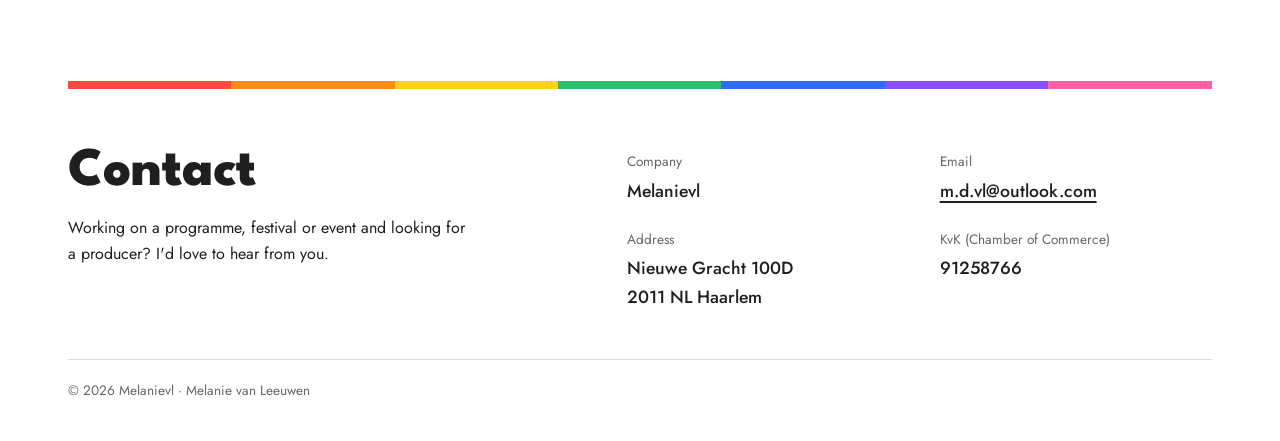
==== commit e3452186: "Add files via upload" ====
--- a/business.html
+++ b/business.html
@@ -1,14 +1,16 @@
 <!doctype html>
-<html lang="en">
+<html lang="en-GB">
 <head>
 <meta charset="utf-8">
 <meta name="viewport" content="width=device-width, initial-scale=1">
 <title>Business events · Melanie van Leeuwen</title>
-<meta name="description" content="Business events produced by Melanie van Leeuwen: Volt Nederland congress, Volt Europa congress, Healthy Worklife.">
+<meta name="description" content="Business events produced by Melanie van Leeuwen: Volt Nederland party conference, Volt Europa party conference, Healthy Worklife.">
+<link rel="alternate" hreflang="en-GB" href="business.html">
+<link rel="alternate" hreflang="nl" href="nl/business.html">
 <link rel="preconnect" href="https://fonts.googleapis.com">
 <link rel="preconnect" href="https://fonts.gstatic.com" crossorigin>
 <link href="https://fonts.googleapis.com/css2?family=League+Spartan:wght@300;400;700;800&family=Jost:wght@300;400;500&display=swap" rel="stylesheet">
-<link rel="stylesheet" href="styles.css?v=2026-10-19b">
+<link rel="stylesheet" href="styles.css?v=2026-10-19c">
 </head>
 <body>
 <div class="wrap">
@@ -19,14 +21,15 @@
       <li><a href="index.html#about">About</a></li>
       <li><a href="#contact">Contact</a></li>
     </ul>
+    <p class="lang" aria-label="Language"><a href="nl/business.html" hreflang="nl" lang="nl">NL</a><span class="sep" aria-hidden="true">|</span><span aria-current="true">EN</span></p>
   </nav>
 
   <header class="page-head" style="--c:var(--purple)">
     <div>
       <a class="crumb" href="index.html#work">All work</a>
       <h1>Business events</h1>
-      <p class="lead">Congresses and networking events where organisations meet, connect and make decisions.</p>
-      <p class="count">Volt Nederland congress, Volt Europa congress, Healthy Worklife</p>
+      <p class="lead">Conferences and networking events where organisations meet, connect and make decisions.</p>
+      <p class="count">Volt Nederland party conference, Volt Europa party conference, Healthy Worklife</p>
     </div>
     <div class="head-art" aria-hidden="true">
       <span class="block" data-speed="0.05"></span>
@@ -37,11 +40,11 @@
 
   <main style="--c:var(--purple)">
 
-    <!-- TODO Volt Nederland congress: date, location, number of attendees, your role, what you did, photos -->
+    <!-- TODO Volt Nederland conference: date, location, number of attendees, your role, what you did, photos -->
     <article class="project" id="voltnl">
       <header>
-        <h2>Volt Nederland congress</h2>
-        <p class="sub">Congress</p>
+        <h2>Volt Nederland party conference</h2>
+        <p class="sub">Party conference</p>
       </header>
       <div class="note"><div class="inner">
           <div class="copy">
@@ -50,11 +53,11 @@
       </div></div>
     </article>
 
-    <!-- TODO Volt Europa congress: date, location, number of attendees, your role, what you did, photos -->
+    <!-- TODO Volt Europa conference: date, location, number of attendees, your role, what you did, photos -->
     <article class="project" id="volteu">
       <header>
-        <h2>Volt Europa congress</h2>
-        <p class="sub">European congress</p>
+        <h2>Volt Europa party conference</h2>
+        <p class="sub">European party conference</p>
       </header>
       <div class="note"><div class="inner">
           <div class="copy">
@@ -84,7 +87,7 @@
             <button class="more"><img src="images/healthy-1.jpg" alt="Balloon decorations at the entrance" loading="lazy"></button>
             <button class="more"><img src="images/healthy-3.jpg" alt="Guests playing a throwing game" loading="lazy"></button>
           </div>
-          <button class="all" type="button">View all photos</button>
+          <button class="all" type="button" data-label="View all {n} photos">View all 6 photos</button>
         </div>
       </div>
     </article>
@@ -104,19 +107,19 @@
   <footer class="site-foot" id="contact">
     <div class="foot-intro">
       <h2>Contact</h2>
-      <p>Working on a programme, festival or event and looking for a producer? I'd love to hear from you.</p>
+      <p>Working on a programme, festival or event and looking for a producer? I&#x27;d love to hear from you.</p>
     </div>
     <dl class="biz-info">
       <div><dt>Company</dt><dd>Melanievl</dd></div>
       <div><dt>Email</dt><dd><a href="mailto:m.d.vl@outlook.com">m.d.vl@outlook.com</a></dd></div>
       <div><dt>Address</dt><dd>Nieuwe Gracht 100D<br>2011 NL Haarlem</dd></div>
-      <div><dt>KvK</dt><dd>91258766</dd></div>
+      <div><dt>KvK (Chamber of Commerce)</dt><dd>91258766</dd></div>
     </dl>
     <p class="legal">© 2026 Melanievl · Melanie van Leeuwen</p>
   </footer>
 </div>
 
-<dialog id="lightbox" aria-label="Photo viewer">
+<dialog id="lightbox" aria-label="Photo viewer" data-enlarge="Enlarge photo: ">
   <div class="lb">
     <img alt="">
     <button class="close" type="button">Close</button>
@@ -125,6 +128,6 @@
     <p class="count"></p>
   </div>
 </dialog>
-<script src="main.js?v=2026-10-19b"></script>
+<script src="main.js?v=2026-10-19c"></script>
 </body>
 </html>
--- a/styles.css
+++ b/styles.css
@@ -229,3 +229,17 @@
   .biz-info{grid-template-columns:1fr}
 }
 @media (prefers-reduced-motion: reduce){.biz-info a{transition:none}.biz-info a:hover{transform:none}}
+
+/* language switch NL | EN */
+.nav{gap:12px 28px;flex-wrap:wrap}
+.nav ul{margin-left:auto}
+.lang{margin:0;display:flex;align-items:center;gap:8px;font-family:var(--display);font-weight:700;font-size:.95rem}
+.lang a{text-decoration:none;color:var(--muted);padding:2px 2px;transition:color .15s}
+.lang a:hover{color:var(--ink);text-decoration:underline;text-decoration-thickness:2px;text-underline-offset:5px}
+.lang [aria-current]{color:var(--ink);border-bottom:3px solid var(--pink)}
+.lang .sep{color:var(--rule);font-weight:400}
+@media (max-width:620px){
+  .nav .mark{order:1}
+  .lang{order:2;margin-left:auto}
+  .nav ul{order:3;width:100%;margin-left:0}
+}
